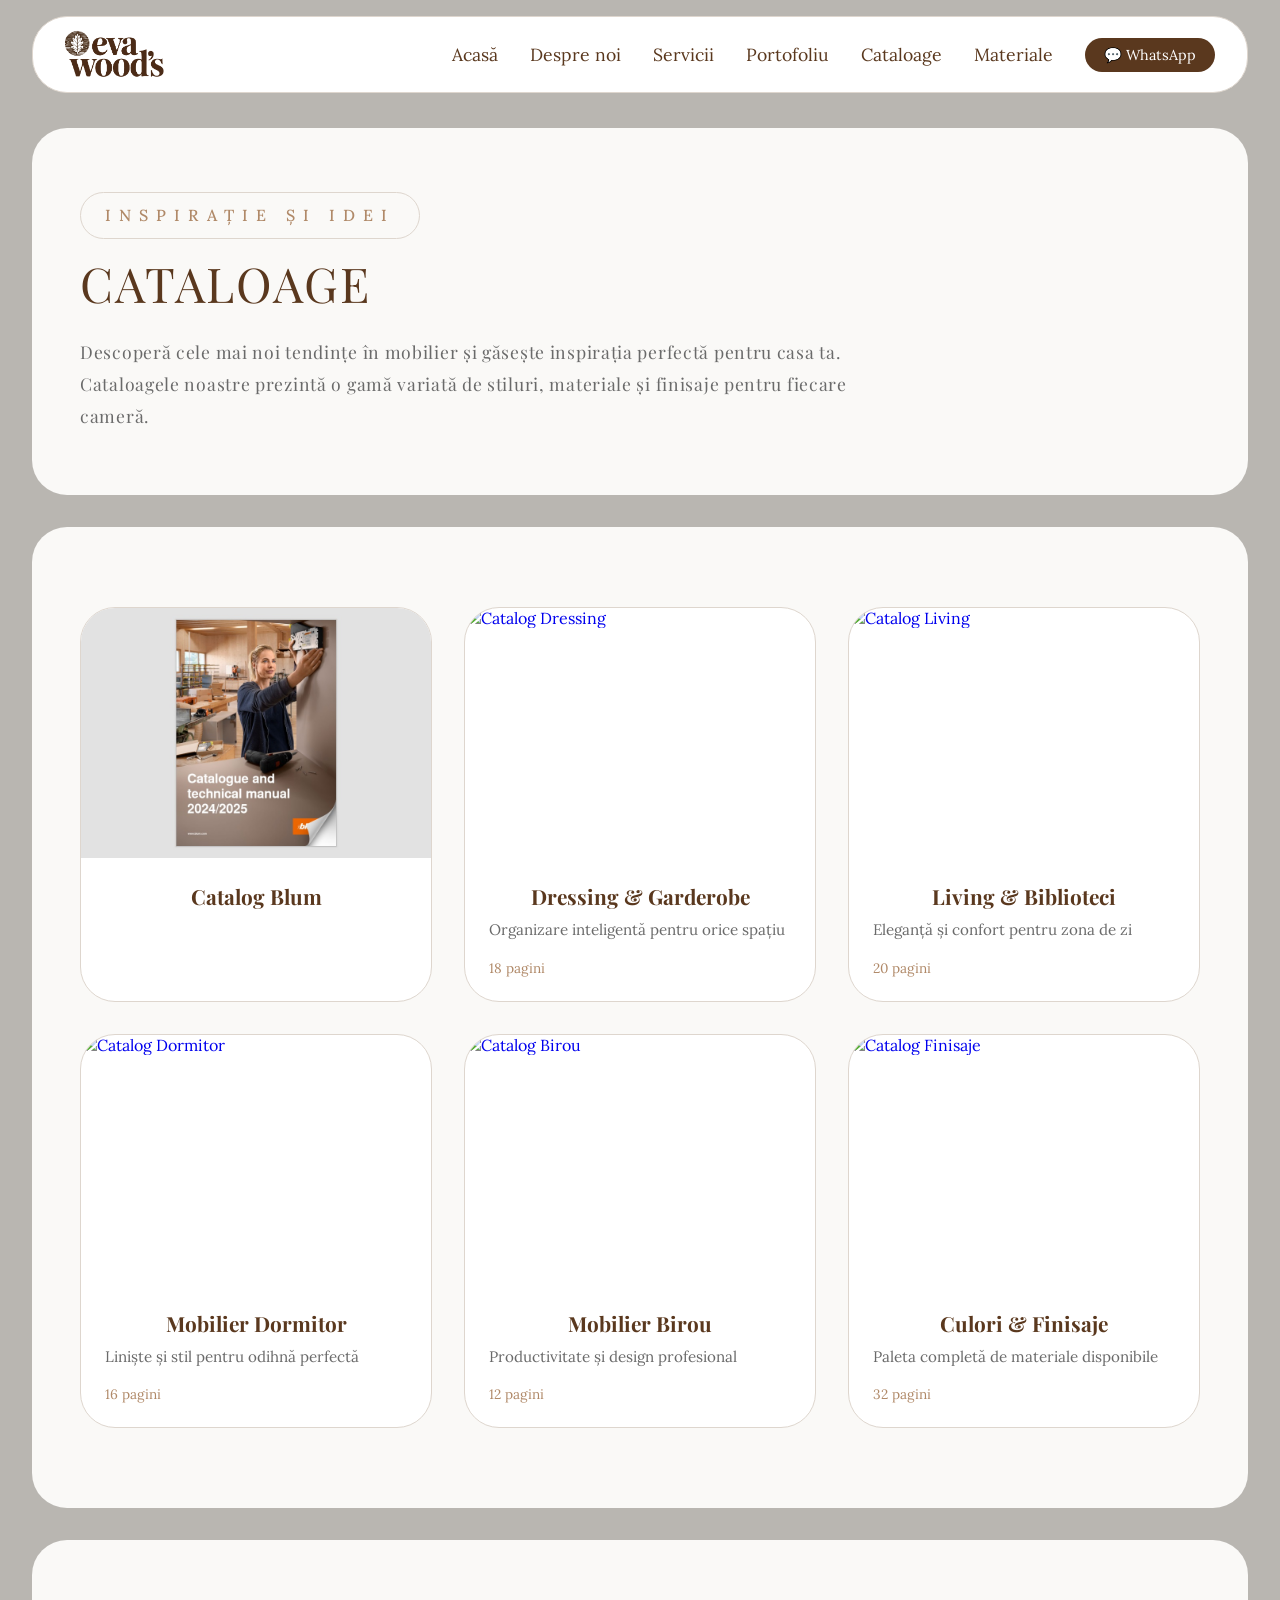
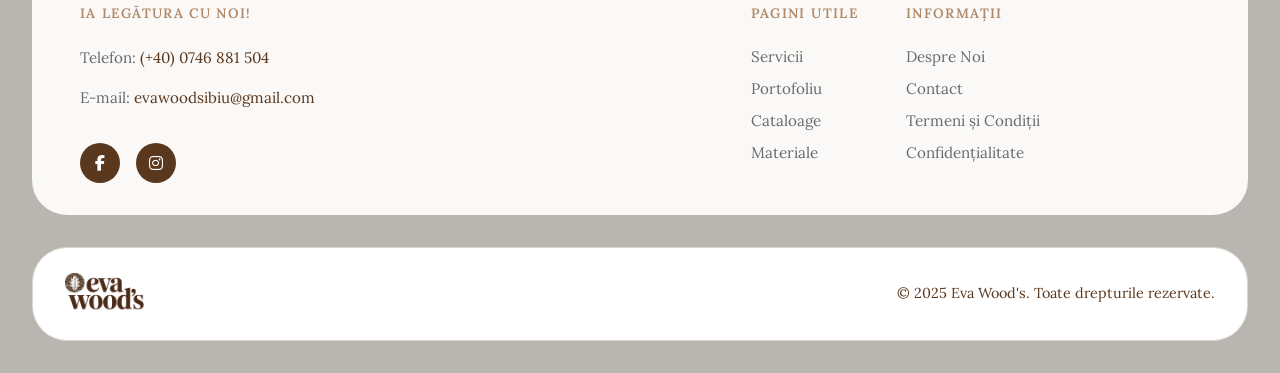
==== cataloage.html @ 506a5daf "Update of the general page -Re-work done" ====
<!DOCTYPE html>
<html lang="ro">
<head>
  <meta charset="UTF-8" />
  <meta name="viewport" content="width=device-width, initial-scale=1.0" />
  
  <!-- SEO Basic -->
  <title>Cataloage Mobilă - Eva Wood's | Descarcă PDF Gratuit</title>
  <meta name="description" content="Descarcă gratuit cataloagele Eva Wood's cu modele de bucătării, dressing-uri, mobilier living și birou. Inspirație pentru mobilă la comandă din PAL și MDF în Sibiu." />
  <meta name="keywords" content="cataloage mobilă, modele bucătării, design mobilier, cataloage PDF, Eva Wood's Sibiu, inspirație mobilier" />
  <meta name="author" content="Eva Wood's" />
  <meta name="robots" content="index, follow" />
  
  <!-- Open Graph -->
  <meta property="og:type" content="website" />
  <meta property="og:title" content="Cataloage Mobilă - Eva Wood's" />
  <meta property="og:description" content="Descarcă gratuit cataloagele cu modele de mobilier la comandă. Bucătării, dressing-uri, living și finisaje disponibile." />
  <meta property="og:image" content="https://evawoods.ro/assets/og-image.jpg" />
  <meta property="og:url" content="https://evawoods.ro/cataloage.html" />
  <meta property="og:site_name" content="Eva Wood's" />
  <meta property="og:locale" content="ro_RO" />
  
  <!-- Twitter Card -->
  <meta name="twitter:card" content="summary_large_image" />
  <meta name="twitter:title" content="Cataloage Mobilă - Eva Wood's" />
  <meta name="twitter:description" content="Descarcă gratuit cataloagele cu modele de mobilier la comandă." />
  <meta name="twitter:image" content="https://evawoods.ro/assets/og-image.jpg" />
  
  <!-- Favicon -->
  <link rel="icon" type="image/png" sizes="32x32" href="assets/favicon-32x32.png" />
  <link rel="icon" type="image/png" sizes="16x16" href="assets/favicon-16x16.png" />
  <link rel="apple-touch-icon" sizes="180x180" href="assets/apple-touch-icon.png" />
  
  <!-- Canonical URL -->
  <link rel="canonical" href="https://evawoods.ro/cataloage.html" />
  
  <!-- Fonts -->
  <link href="https://fonts.googleapis.com/css2?family=Playfair+Display:ital,wght@0,400;0,700;1,400&family=Lora:wght@400;500&display=swap" rel="stylesheet" />
  <link rel="stylesheet" href="https://cdnjs.cloudflare.com/ajax/libs/font-awesome/6.5.1/css/all.min.css" />
  
  <!-- CSS -->
  <link rel="stylesheet" href="style.css" />
  
  <!-- Structured Data -->
  <script type="application/ld+json">
  {
    "@context": "https://schema.org",
    "@type": "WebPage",
    "name": "Cataloage Mobilă",
    "description": "Cataloage gratuite cu modele de mobilier la comandă - bucătării, dressing-uri, living, birou.",
    "url": "https://evawoods.ro/cataloage.html",
    "publisher": {
      "@type": "LocalBusiness",
      "name": "Eva Wood's",
      "telephone": "+40746881504",
      "address": {
        "@type": "PostalAddress",
        "addressLocality": "Sibiu",
        "addressCountry": "RO"
      }
    }
  }
  </script>
</head>
<body>

  <!-- ═══ HEADER / MENIU ═══ -->
  <header class="header">
    <div class="header-container">
      <a href="index.html" class="logo">
        <img src="assets/logo.png" alt="Eva Wood's" class="logo-img" />
      </a>

      <nav class="nav" id="nav">
        <a href="index.html#acasa" class="nav-link">Acasă</a>
        <a href="index.html#despre" class="nav-link">Despre noi</a>
        <a href="index.html#servicii" class="nav-link">Servicii</a>
        <a href="index.html#portofoliu" class="nav-link">Portofoliu</a>
        <a href="cataloage.html" class="nav-link">Cataloage</a>
        <a href="materiale.html" class="nav-link">Materiale</a>
        <!-- <a href="contact.html" class="nav-link">Contact</a> -->
        <a href="https://wa.me/40746881504" class="btn-whatsapp" target="_blank">
          💬 WhatsApp
        </a>
      </nav>

      <button class="hamburger" id="hamburger" aria-label="Meniu">
        <span></span>
        <span></span>
        <span></span>
      </button>
    </div>
  </header>

  <!-- ═══ HERO CATALOAGE ═══ -->
  <section class="section page-hero">
    <div class="page-hero-content">
      <p class="section-label">Inspirație și Idei</p>
      <h1 class="section-title">CATALOAGE</h1>
      <p class="page-hero-text">
        Descoperă cele mai noi tendințe în mobilier și găsește inspirația perfectă pentru casa ta. Cataloagele noastre prezintă o gamă variată de stiluri, materiale și finisaje pentru fiecare cameră.
      </p>
    </div>
  </section>

  <!-- ═══ CATALOAGE GRID ═══ -->
  <section class="section cataloage-section">
    <div class="cataloage-grid">
      
      <!-- Catalog 1 -->
      <a href="https://drive.google.com/file/d/1sXL5Tru96111BbRT1vIgVrMSQXJtfkKz/view?usp=drive_link" target="_blank" class="catalog-card">
        <div class="catalog-image">
          <img src="assets/fbThumb.jpg" alt="Catalog feronerie Blum" />
          <div class="catalog-overlay">
            <i class="fas fa-download"></i>
            <span>Vizualizeaza PDF</span>
          </div>
        </div>
        <div class="catalog-info">
          <h3 class="catalog-title">Catalog Blum</h3>
          <!-- <p class="catalog-description">Design contemporan, funcționalitate maximă</p> -->
          <!-- <span class="catalog-pages">24 pagini</span> -->
        </div>
      </a>

      <!-- Catalog 2 -->
      <a href="assets/catalog-dressing.pdf" target="_blank" class="catalog-card">
        <div class="catalog-image">
          <img src="assets/catalog-dressing-thumb.jpg" alt="Catalog Dressing" />
          <div class="catalog-overlay">
            <i class="fas fa-download"></i>
            <span>Descarcă PDF</span>
          </div>
        </div>
        <div class="catalog-info">
          <h3 class="catalog-title">Dressing & Garderobe</h3>
          <p class="catalog-description">Organizare inteligentă pentru orice spațiu</p>
          <span class="catalog-pages">18 pagini</span>
        </div>
      </a>

      <!-- Catalog 3 -->
      <a href="assets/catalog-living.pdf" target="_blank" class="catalog-card">
        <div class="catalog-image">
          <img src="assets/catalog-living-thumb.jpg" alt="Catalog Living" />
          <div class="catalog-overlay">
            <i class="fas fa-download"></i>
            <span>Descarcă PDF</span>
          </div>
        </div>
        <div class="catalog-info">
          <h3 class="catalog-title">Living & Biblioteci</h3>
          <p class="catalog-description">Eleganță și confort pentru zona de zi</p>
          <span class="catalog-pages">20 pagini</span>
        </div>
      </a>

      <!-- Catalog 4 -->
      <a href="assets/catalog-dormitor.pdf" target="_blank" class="catalog-card">
        <div class="catalog-image">
          <img src="assets/catalog-dormitor-thumb.jpg" alt="Catalog Dormitor" />
          <div class="catalog-overlay">
            <i class="fas fa-download"></i>
            <span>Descarcă PDF</span>
          </div>
        </div>
        <div class="catalog-info">
          <h3 class="catalog-title">Mobilier Dormitor</h3>
          <p class="catalog-description">Liniște și stil pentru odihnă perfectă</p>
          <span class="catalog-pages">16 pagini</span>
        </div>
      </a>

      <!-- Catalog 5 -->
      <a href="assets/catalog-birou.pdf" target="_blank" class="catalog-card">
        <div class="catalog-image">
          <img src="assets/catalog-birou-thumb.jpg" alt="Catalog Birou" />
          <div class="catalog-overlay">
            <i class="fas fa-download"></i>
            <span>Descarcă PDF</span>
          </div>
        </div>
        <div class="catalog-info">
          <h3 class="catalog-title">Mobilier Birou</h3>
          <p class="catalog-description">Productivitate și design profesional</p>
          <span class="catalog-pages">12 pagini</span>
        </div>
      </a>

      <!-- Catalog 6 -->
      <a href="assets/catalog-finisaje.pdf" target="_blank" class="catalog-card">
        <div class="catalog-image">
          <img src="assets/catalog-finisaje-thumb.jpg" alt="Catalog Finisaje" />
          <div class="catalog-overlay">
            <i class="fas fa-download"></i>
            <span>Descarcă PDF</span>
          </div>
        </div>
        <div class="catalog-info">
          <h3 class="catalog-title">Culori & Finisaje</h3>
          <p class="catalog-description">Paleta completă de materiale disponibile</p>
          <span class="catalog-pages">32 pagini</span>
        </div>
      </a>

    </div>
  </section>

  <!-- ═══ FOOTER EXTENDED ═══ -->
    <footer class="footer-extended">
    <div class="footer-container">
        
        <div class="footer-column">
        <h4 class="footer-title">IA LEGĂTURA CU NOI!</h4>
        <p class="footer-text">Telefon: <a href="tel:+40746881504">(+40) 0746 881 504</a></p>
        <p class="footer-text">E-mail: <a href="mailto:evawoodsibiu@gmail.com">evawoodsibiu@gmail.com</a></p>
        <div class="footer-social">
            <a href="https://www.facebook.com/evawoods" target="_blank" aria-label="Facebook">
            <i class="fab fa-facebook-f"></i>
            </a>
            <a href="https://www.instagram.com/evawoods.online?igsh=MXVwNzNwbXVoMW81cg%3D%3D&utm_source=qr" target="_blank" aria-label="Instagram">
            <i class="fab fa-instagram"></i>
            </a>
        </div>
        </div>

        <!--<div class="footer-column">
        <h4 class="footer-title">PORTOFOLIU</h4>
        <ul class="footer-links">
            <li><a href="#portofoliu">Bucătărie</a></li>
            <li><a href="#portofoliu">Living Room</a></li>
            <li><a href="#portofoliu">Dressing</a></li>
            <li><a href="#portofoliu">Proiecte Complete</a></li>
        </ul>
        </div>-->

        <div class="footer-column">
        <h4 class="footer-title">PAGINI UTILE</h4>
        <ul class="footer-links">
            <li><a href="#servicii">Servicii</a></li>
            <li><a href="#portofoliu">Portofoliu</a></li>
            <li><a href="cataloage.html">Cataloage</a></li>
            <li><a href="materiale.html">Materiale</a></li>
        </ul>
        </div>

        <div class="footer-column">
        <h4 class="footer-title">INFORMAȚII</h4>
        <ul class="footer-links">
            <li><a href="#despre">Despre Noi</a></li>
            <li><a href="contact.html">Contact</a></li>
            <li><a href="termeni.html">Termeni și Condiții</a></li>
            <li><a href="confidentialitate.html">Confidențialitate</a></li>
        </ul>
        </div>

    </div>
    </footer>

    <!-- ═══ FOOTER BOTTOM ═══ -->
    <footer class="footer-bottom-bar">
    <div class="footer-bottom-container">
        <a href="index.html" class="footer-logo">
        <img src="assets/logo.png" alt="Eva Wood's" />
        </a>
        <p class="footer-copyright">&copy; 2025 Eva Wood's. Toate drepturile rezervate.</p>
    </div>
    </footer>

  <script src="script.js"></script>
</body>
</html>
---- style.css ----
/* ═══════════════════════════════════════════════════════════════
   DESIGN TOKENS
   ═══════════════════════════════════════════════════════════════ */
:root {
  --bg-main:        #b9b6b1;
  --bg-section:     #FAF9F7;
  --white:          #FFFFFF;

  --text-primary:   #2B2B2B;
  --text-secondary: #6A6A6A;
  --text-heading:   #5A381E;

  --accent:         #B08968;
  --accent-hover:   #4A2F19;
  --accent-muted:   #7A8A74;

  --border:         #DED6CE;
  --shadow:         rgba(90, 56, 30, 0.12);

  --btn-primary-bg:   #5A381E;
  --btn-primary-text: #FFFFFF;
  --btn-primary-hover:#4A2F19;

  --radius:  35px;
  --radius-sm: 12px;
}

/* ═══════════════════════════════════════════════════════════════
   BASE & RESET
   ═══════════════════════════════════════════════════════════════ */
*, *::before, *::after {
  margin: 0;
  padding: 0;
  box-sizing: border-box;
}

html {
  scroll-behavior: smooth;
  scroll-padding-top: 100px;
}

body {
  font-family: 'Lora', serif;
  background-color: var(--bg-main);
  color: var(--text-primary);
  padding-top: 6rem;
}

/* ═══════════════════════════════════════════════════════════════
   TYPOGRAPHY
   ═══════════════════════════════════════════════════════════════ */
h1, h2 {
  font-family: 'Playfair Display', serif;
  color: var(--text-heading);
  line-height: 1.2;
}

h1 { font-size: 2rem; }

p {
  font-size: 1.1rem;
  line-height: 1.8;
  color: var(--text-secondary);
}

.section-label {
  font-family: 'Lora', serif;
  font-size: 1rem;
  letter-spacing: 0.5em;
  text-transform: uppercase;
  color: var(--accent);
  font-weight: 500;
  margin-bottom: 1rem;

  /* Chenar */
  border: 1.5px solid #DED6CE;
  padding: 0.5rem 1.5rem;
  border-radius: 50px;
  display: inline-block;
  background-color: transparent;
  transition: all 0.3s ease;
}

.section-label:hover {
  border-color: #B08968;
  background-color: rgba(176, 137, 104, 0.05);
}

.section-title {
  font-family: 'Playfair Display', serif;
  font-size: clamp(2rem, 4vw, 3rem);
  font-weight: 400;
  color: var(--text-heading);
  line-height: 1.2;
  margin-bottom: 0.5rem;
  letter-spacing: 0.04em;
}

/* ═══════════════════════════════════════════════════════════════
   SECTIONS
   ═══════════════════════════════════════════════════════════════ */
.section {
  background-color: var(--bg-section);
  border-radius: var(--radius);
  margin: 2rem;
  padding: 5rem 3rem;
}

/* ═══════════════════════════════════════════════════════════════
   BUTTONS
   ═══════════════════════════════════════════════════════════════ */
.btn-primary {
  display: inline-block;
  background-color: var(--btn-primary-bg);
  color: var(--btn-primary-text);
  padding: 0.85rem 2rem;
  border-radius: var(--radius);
  font-family: 'Lora', serif;
  font-size: 0.95rem;
  text-decoration: none;
  transition: background-color 0.3s ease, transform 0.3s ease;
}

.btn-primary:hover {
  background-color: var(--btn-primary-hover);
  transform: translateY(-3px);
}

.btn-secondary {
  display: inline-block;
  background-color: transparent;
  color: var(--btn-primary-bg);
  padding: 0.85rem 2rem;
  border-radius: var(--radius);
  border: 1px solid var(--btn-primary-bg);
  font-family: 'Lora', serif;
  font-size: 0.95rem;
  text-decoration: none;
  transition: background-color 0.3s ease, transform 0.3s ease;
}

.btn-secondary:hover {
  background-color: var(--bg-section);
  transform: translateY(-3px);
}

.btn-secondary-alt {
  display: inline-block;
  background-color: transparent;
  color: var(--white);
  padding: 0.85rem 2rem;
  border-radius: var(--radius);
  border: 1.5px solid var(--white);
  font-family: 'Lora', serif;
  font-size: 0.95rem;
  text-decoration: none;
  transition: background-color 0.3s ease, color 0.3s ease, transform 0.3s ease;
}

.btn-secondary-alt:hover {
  background-color: var(--white);
  color: var(--btn-primary-bg);
  transform: translateY(-3px);
}

/* ═══════════════════════════════════════════════════════════════
   HEADER
   ═══════════════════════════════════════════════════════════════ */
.header {
  position: fixed;
  top: 1rem;
  left: 2rem;
  right: 2rem;
  z-index: 1000;
  background-color: var(--white);
  backdrop-filter: blur(8px);
  border-radius: var(--radius);
  border: 1px solid var(--border);
  transition: box-shadow 0.3s ease;
}

.header.scrolled {
  box-shadow: 0 4px 25px var(--shadow);
}

.header-container {
  padding: 0 2rem;
  height: 75px;
  display: flex;
  align-items: center;
  justify-content: space-between;
}

.logo { text-decoration: none; }

.logo-img {
  height: 50px;
  width: auto;
  display: block;
}

/* Navigation */
.nav {
  display: flex;
  align-items: center;
  white-space: nowrap;
  gap: 2rem;
}

.nav-link {
  font-family: 'Lora', serif;
  font-size: 1.1rem;
  color: var(--text-heading);
  text-decoration: none;
  position: relative;
  padding: 0.5rem 0;
  transition: color 0.3s ease;
}

.nav-link::after {
  content: '';
  position: absolute;
  bottom: -4px;
  left: 0;
  width: 0%;
  height: 1.5px;
  background-color: var(--accent);
  transition: width 0.3s ease;
}

.nav-link:hover {
  color: var(--accent);
}

.nav-link:hover::after {
  width: 100%;
}

.btn-whatsapp {
  background-color: var(--btn-primary-bg);
  color: var(--btn-primary-text) !important;
  padding: 0.5rem 1.2rem;
  border-radius: var(--radius);
  font-family: 'Lora', serif;
  font-size: 0.9rem;
  text-decoration: none;
  white-space: nowrap;
  text-align: center;
  transition: background-color 0.3s ease, transform 0.3s ease;
}

.btn-whatsapp:hover {
  background-color: var(--accent);
  transform: translateY(-2px);
}

/* Hamburger */
.hamburger {
  display: none;
  flex-direction: column;
  gap: 5px;
  background: none;
  border: none;
  cursor: pointer;
  padding: 4px;
}

.hamburger span {
  display: block;
  width: 25px;
  height: 2px;
  background-color: var(--text-heading);
  border-radius: 2px;
  transition: all 0.3s ease;
}

/* ═══════════════════════════════════════════════════════════════
   HERO
   ═══════════════════════════════════════════════════════════════ */
.hero {
  position: relative;
  height: calc(100vh - 8rem);
  border-radius: var(--radius);
  overflow: hidden;
  margin: 1rem 2rem 2rem;
  display: flex;
  align-items: center;
  justify-content: center;
  background-color: #2B2B2B;
}

.hero-video {
  position: absolute;
  inset: 0;
  width: 100%;
  height: 100%;
  object-fit: cover;
  z-index: 0;
}

.hero-overlay {
  position: absolute;
  inset: 0;
  background: linear-gradient(to bottom, rgba(20, 12, 6, 0.3), rgba(20, 12, 6, 0.62));
  z-index: 1;
}

.hero-content {
  position: relative;
  z-index: 2;
  text-align: center;
  color: var(--white);
  padding: 2rem;
  max-width: 700px;
}

.hero-tagline {
  font-family: 'Lora', serif;
  font-size: 0.9rem;
  letter-spacing: 0.2em;
  text-transform: uppercase;
  color: var(--accent);
  margin-bottom: 1.2rem;
  opacity: 0;
  animation: fadeUp 0.8s ease forwards 0.2s;
}

.hero-title {
  font-family: 'Playfair Display', serif;
  font-size: clamp(2.5rem, 6vw, 4.5rem);
  font-weight: 700;
  line-height: 1.2;
  margin-bottom: 2.5rem;
  color: var(--bg-main);
  opacity: 0;
  animation: fadeUp 0.8s ease forwards 0.5s;
}

.hero-title em {
  font-style: italic;
  color: var(--accent);
}

.hero-buttons {
  display: flex;
  gap: 1rem;
  justify-content: center;
  flex-wrap: wrap;
  opacity: 0;
  animation: fadeUp 0.8s ease forwards 0.8s;
}

/* Override btn colors inside hero for contrast */
.hero-buttons .btn-secondary {
  color: var(--white);
  border-color: var(--white);
}

.hero-buttons .btn-secondary:hover {
  background-color: rgba(255, 255, 255, 0.12);
}

/* ═══════════════════════════════════════════════════════════════
   PAGE HERO
   ═══════════════════════════════════════════════════════════════ */
.page-hero {
  text-align: left;
  padding: 4rem 3rem;
}

.page-hero-content {
  max-width: 800px;
  /* margin: 0 auto; */
  margin-left: 0;
}

.page-hero-text {
  font-size: 1.1rem;
  line-height: 1.8;
  color: var(--text-secondary);
  margin-top: 1.5rem;
  font-weight: 200;
  font-family: 'Playfair Display', serif;
  letter-spacing: 0.04em;
}

/* ═══════════════════════════════════════════════════════════════
   SCROLL TO BOTTOM BUTTON
   ═══════════════════════════════════════════════════════════════ */
.scroll-to-bottom-btn {
  position: fixed;
  bottom: 2rem;
  right: 2rem;
  width: 55px;
  height: 55px;
  border-radius: 50%;
  background-color: var(--btn-primary-bg);
  border: none;
  color: var(--white);
  font-size: 1.3rem;
  cursor: pointer;
  box-shadow: 0 4px 15px var(--shadow);
  z-index: 999;
  display: flex;
  align-items: center;
  justify-content: center;
  opacity: 0;
  visibility: hidden;
  transform: translateY(20px);
  transition: opacity 0.3s ease, visibility 0.3s ease, transform 0.3s ease, background-color 0.3s ease;
}

.scroll-to-bottom-btn.visible {
  opacity: 1;
  visibility: visible;
  transform: translateY(0);
}

.scroll-to-bottom-btn:hover {
  background-color: var(--accent);
  transform: translateY(-3px) scale(1.1);
}

.scroll-to-bottom-btn i {
  transition: transform 0.3s ease;
}

.scroll-to-bottom-btn:hover i {
  transform: translateY(3px);
}

/* ═══════════════════════════════════════════════════════════════
   CATALOAGE
   ═══════════════════════════════════════════════════════════════ */
.cataloage-grid {
  display: grid;
  grid-template-columns: repeat(3, 1fr);
  gap: 2rem;
}

.catalog-card {
  background-color: var(--white);
  border: 1px solid var(--border);
  border-radius: var(--radius);
  overflow: hidden;
  text-decoration: none;
  display: flex;
  flex-direction: column;
  transition: transform 0.3s ease, box-shadow 0.3s ease, border-color 0.3s ease;
}

.catalog-card:hover {
  transform: translateY(-8px);
  box-shadow: 0 12px 35px var(--shadow);
  border-color: var(--accent);
}

.catalog-image {
  position: relative;
  width: 100%;
  height: 250px;
  overflow: hidden;
}

.catalog-image img {
  width: 100%;
  height: 100%;
  object-fit: cover;
  transition: transform 0.4s ease;
}

.catalog-card:hover .catalog-image img {
  transform: scale(1.1);
}

.catalog-overlay {
  position: absolute;
  inset: 0;
  background: linear-gradient(to bottom, rgba(90, 56, 30, 0.7), rgba(90, 56, 30, 0.9));
  display: flex;
  flex-direction: column;
  align-items: center;
  justify-content: center;
  gap: 0.5rem;
  color: var(--white);
  opacity: 0;
  transition: opacity 0.3s ease;
}

.catalog-card:hover .catalog-overlay {
  opacity: 1;
}

.catalog-overlay i   { font-size: 2.5rem; }
.catalog-overlay span {
  font-family: 'Lora', serif;
  font-size: 1rem;
  font-weight: 500;
}

.catalog-info {
  padding: 1.5rem;
  display: flex;
  flex-direction: column;
  gap: 0.5rem;
}

.catalog-title {
  font-family: 'Playfair Display', serif;
  font-size: 1.3rem;
  font-weight: 700;
  color: var(--text-heading);
  text-align: center;
}

.catalog-description {
  font-family: 'Lora', serif;
  font-size: 0.95rem;
  color: var(--text-secondary);
  line-height: 1.6;
}

.catalog-pages {
  font-family: 'Lora', serif;
  font-size: 0.85rem;
  color: var(--accent);
  margin-top: 0.5rem;
}

/* ═══════════════════════════════════════════════════════════════
   DESPRE NOI
   ═══════════════════════════════════════════════════════════════ */
.despre-content-center {
  display: flex;
  flex-direction: column;
  gap: 1.2rem;
}

.despre-text {
  font-family: 'Lora', serif;
  font-size: 1rem;
  line-height: 1.8;
  color: var(--text-secondary);
}

.despre-text strong {
  color: var(--text-heading);
  font-weight: 500;
}

.despre-social {
  display: flex;
  gap: 1rem;
  margin-top: 2rem;
}

.social-link {
  width: 50px;
  height: 50px;
  border-radius: 50%;
  background-color: var(--btn-primary-bg);
  display: flex;
  align-items: center;
  justify-content: center;
  color: var(--white);
  font-size: 1.2rem;
  text-decoration: none;
  transition: background-color 0.3s ease, transform 0.3s ease, box-shadow 0.3s ease;
}

.social-link:hover {
  background-color: var(--accent);
  transform: translateY(-3px);
  box-shadow: 0 5px 15px var(--shadow);
}

/* ═══════════════════════════════════════════════════════════════
   SERVICII
   ═══════════════════════════════════════════════════════════════ */
.servicii-header {
  text-align: left;
  margin-bottom: 2.5rem;
}

.servicii-carousel-wrapper { position: relative; }

.servicii-grid {
  display: grid;
  grid-template-columns: repeat(3, 1fr);
  gap: 1.5rem;
}

.serviciu-card {
  background-color: var(--white);
  border: 1px solid var(--border);
  border-radius: var(--radius);
  padding: 2rem 1.5rem;
  display: flex;
  flex-direction: column;
  transition: transform 0.3s ease, box-shadow 0.3s ease, border-color 0.3s ease;
}

.serviciu-card:hover {
  transform: translateY(-8px);
  box-shadow: 0 10px 30px var(--shadow);
  border-color: var(--accent);
}

.serviciu-header-row {
  display: flex;
  align-items: center;
  gap: 1rem;
  margin-bottom: 0.8rem;
}

.serviciu-icon { flex-shrink: 0; }

.serviciu-icon i {
  font-size: 40px;
  color: var(--accent);
  transition: transform 0.4s ease, color 0.4s ease;
}

.serviciu-card:hover .serviciu-icon i {
  transform: scale(1.15) rotate(5deg);
  color: var(--text-heading);
}

.serviciu-title {
  font-family: 'Playfair Display', serif;
  font-size: 1rem;
  font-weight: 700;
  color: var(--text-heading);
  text-transform: uppercase;
  letter-spacing: 0.05em;
  margin: 0 0 0.5rem;
}

.separator-line {
  width: 50px;
  height: 3px;
  background-color: var(--accent);
  margin: 0;
  transition: width 0.4s ease;
}

.serviciu-card:hover .separator-line { width: 80px; }

.serviciu-description {
  font-family: 'Lora', serif;
  font-size: 0.9rem;
  line-height: 1.7;
  color: var(--text-secondary);
  margin: 0;
}

/* Dots — hidden on desktop */
.servicii-dots {
  display: none;
  justify-content: center;
  gap: 0.5rem;
  margin-top: 2rem;
}

.servicii-dot {
  width: 10px;
  height: 10px;
  border-radius: 50%;
  background-color: var(--border);
  cursor: pointer;
  transition: width 0.3s ease, background-color 0.3s ease, border-radius 0.3s ease;
}

.servicii-dot.active {
  background-color: var(--accent);
  width: 24px;
  border-radius: 5px;
}

/* ═══════════════════════════════════════════════════════════════
   PORTOFOLIU
   ═══════════════════════════════════════════════════════════════ */
.portofoliu-header {
  text-align: left;
  margin-bottom: 3rem;
}

.portofoliu-carousel-container {
  position: relative;
  display: flex;
  align-items: center;
  justify-content: center;
  gap: 0.5rem;
  max-width: 2000px;
  margin: 0 auto;
}

.carousel-wrapper {
  position: relative;
  overflow: hidden;
  width: 2064px;
  max-width: 100%;
}

.carousel-track {
  display: flex;
  gap: 3.5rem;
  transition: transform 0.5s ease;
}

.carousel-item {
  position: relative;
  overflow: hidden;
  border-radius: var(--radius);
  cursor: pointer;
  width: 350px;
  height: 400px;
  flex-shrink: 0;
}

.carousel-item img {
  width: 100%;
  height: 100%;
  object-fit: cover;
  transition: transform 0.4s ease;
}

.carousel-item:hover img { transform: scale(1.08); }

.carousel-caption {
  position: absolute;
  bottom: 0;
  left: 0;
  right: 0;
  background: linear-gradient(to top, rgba(43, 43, 43, 0.95), transparent);
  color: var(--white);
  padding: 2rem 1rem 1rem;
  text-align: center;
  transform: translateY(100%);
  transition: transform 0.4s ease;
}

.carousel-item:hover .carousel-caption { transform: translateY(0); }

.carousel-caption h3 {
  font-family: 'Playfair Display', serif;
  font-size: 1.1rem;
  font-weight: 700;
  margin-bottom: 0.3rem;
}

.carousel-caption p {
  font-family: 'Lora', serif;
  font-size: 0.85rem;
  color: var(--accent);
}

.carousel-btn {
  background-color: var(--btn-primary-bg);
  border: none;
  width: 55px;
  height: 55px;
  border-radius: 50%;
  cursor: pointer;
  display: flex;
  align-items: center;
  justify-content: center;
  flex-shrink: 0;
  box-shadow: 0 4px 15px var(--shadow);
  transition: background-color 0.3s ease, transform 0.3s ease;
}

.carousel-btn:hover {
  background-color: var(--accent);
  transform: scale(1.1);
}

.carousel-btn i {
  font-size: 1.3rem;
  color: var(--white);
}

/* Modal */
.project-modal {
  display: none;
  position: fixed;
  inset: 0;
  z-index: 9999;
  background-color: rgba(0, 0, 0, 0.95);
  align-items: center;
  justify-content: center;
}

.project-modal.active { display: flex; }

.modal-close {
  position: absolute;
  top: 2rem;
  right: 2rem;
  font-size: 3rem;
  color: var(--white);
  cursor: pointer;
  z-index: 10001;
  transition: color 0.3s ease;
}

.modal-close:hover { color: var(--accent); }

.modal-content {
  position: relative;
  max-width: 1100px;
  width: 90%;
  padding: 2rem;
}

.modal-header {
  text-align: center;
  color: var(--white);
  margin-bottom: 2rem;
}

.modal-header h3 {
  font-family: 'Playfair Display', serif;
  font-size: 2rem;
  font-weight: 700;
  margin-bottom: 0.5rem;
}

.modal-header p {
  font-family: 'Lora', serif;
  font-size: 1rem;
  color: var(--accent);
}

.modal-gallery-main {
  width: 100%;
  max-height: 60vh;
  display: flex;
  justify-content: center;
  margin-bottom: 1.5rem;
}

#modal-main-img {
  max-width: 100%;
  max-height: 60vh;
  object-fit: contain;
  border-radius: var(--radius-sm);
}

.modal-thumbnails {
  display: flex;
  gap: 1rem;
  justify-content: center;
  flex-wrap: wrap;
}

.modal-thumbnail {
  width: 100px;
  height: 75px;
  border-radius: 8px;
  overflow: hidden;
  cursor: pointer;
  border: 3px solid transparent;
  transition: border-color 0.3s ease;
}

.modal-thumbnail:hover    { border-color: var(--accent); }
.modal-thumbnail.active   { border-color: var(--accent); opacity: 0.85; }

.modal-thumbnail img {
  width: 100%;
  height: 100%;
  object-fit: cover;
}

.modal-nav-btn {
  position: absolute;
  top: 50%;
  transform: translateY(-50%);
  background-color: rgba(255, 255, 255, 0.12);
  border: 2px solid rgba(255, 255, 255, 0.25);
  width: 60px;
  height: 60px;
  border-radius: 50%;
  cursor: pointer;
  display: flex;
  align-items: center;
  justify-content: center;
  backdrop-filter: blur(5px);
  transition: background-color 0.3s ease, border-color 0.3s ease;
}

.modal-nav-btn:hover {
  background-color: rgba(176, 137, 104, 0.8);
  border-color: var(--accent);
}

.modal-nav-btn i { font-size: 1.5rem; color: var(--white); }

.modal-prev-btn { left: 2rem; }
.modal-next-btn { right: 2rem; }

/* ═══════════════════════════════════════════════════════════════
   TESTIMONIALE
   ═══════════════════════════════════════════════════════════════ */
.testimoniale-header {
  text-align: center;
  margin-bottom: 3rem;
}

.testimoniale-grid {
  display: grid;
  grid-template-columns: repeat(3, 1fr);
  gap: 2rem;
}

.testimonial-card {
  background-color: var(--white);
  border: 1px solid var(--border);
  border-radius: var(--radius);
  padding: 2rem;
  display: flex;
  flex-direction: column;
  gap: 1rem;
  transition: transform 0.3s ease, box-shadow 0.3s ease, border-color 0.3s ease;
}

.testimonial-card:hover {
  transform: translateY(-5px);
  box-shadow: 0 10px 30px var(--shadow);
  border-color: var(--accent);
}

.testimonial-header-card {
  display: flex;
  align-items: center;
  gap: 1rem;
}

.testimonial-avatar {
  width: 50px;
  height: 50px;
  border-radius: 50%;
  background-color: var(--accent);
  display: flex;
  align-items: center;
  justify-content: center;
  font-family: 'Playfair Display', serif;
  font-size: 1.2rem;
  font-weight: 700;
  color: var(--white);
  flex-shrink: 0;
}

.testimonial-name {
  font-family: 'Playfair Display', serif;
  font-size: 1.1rem;
  font-weight: 700;
  color: var(--text-heading);
}

.testimonial-stars {
  color: var(--accent);
  font-size: 0.9rem;
}

.testimonial-text {
  font-family: 'Lora', serif;
  font-size: 0.95rem;
  line-height: 1.7;
  color: var(--text-secondary);
  font-style: italic;
}

.testimonial-date {
  font-family: 'Lora', serif;
  font-size: 0.85rem;
  color: var(--accent);
  margin-top: auto;
}

/* ═══════════════════════════════════════════════════════════════
   CONTACT
   ═══════════════════════════════════════════════════════════════ */
.contact-intro {
  text-align: center;
  margin-bottom: 4rem;
}

.contact-intro-title {
  font-family: 'Playfair Display', serif;
  font-size: clamp(1.8rem, 4vw, 2.5rem);
  font-weight: 700;
  color: var(--text-heading);
  margin-bottom: 1rem;
  line-height: 1.3;
}

.contact-intro-text {
  font-family: 'Lora', serif;
  font-size: 1.1rem;
  color: var(--text-secondary);
  max-width: 600px;
  margin: 0 auto;
  line-height: 1.8;
}

.contact-container {
  display: grid;
  grid-template-columns: 1fr 1fr;
  gap: 4rem;
  align-items: start;
}

.contact-form {
  display: flex;
  flex-direction: column;
  gap: 1.5rem;
}

.form-group {
  display: flex;
  flex-direction: column;
  gap: 0.5rem;
}

.form-group label {
  font-family: 'Lora', serif;
  font-size: 0.95rem;
  font-weight: 500;
  color: var(--text-heading);
}

.form-group input,
.form-group textarea {
  font-family: 'Lora', serif;
  font-size: 1rem;
  padding: 0.9rem 1.2rem;
  border: 1px solid var(--border);
  border-radius: var(--radius-sm);
  background-color: var(--white);
  color: var(--text-primary);
  transition: border-color 0.3s ease, box-shadow 0.3s ease;
}

.form-group input:focus,
.form-group textarea:focus {
  outline: none;
  border-color: var(--accent);
  box-shadow: 0 0 0 3px rgba(176, 137, 104, 0.12);
}

.form-group textarea {
  resize: vertical;
  min-height: 120px;
}

.form-submit-btn {
  background-color: var(--btn-primary-bg);
  color: var(--btn-primary-text);
  padding: 1rem 2rem;
  border: none;
  border-radius: var(--radius);
  font-family: 'Lora', serif;
  font-size: 1rem;
  font-weight: 500;
  cursor: pointer;
  transition: background-color 0.3s ease, transform 0.3s ease, box-shadow 0.3s ease;
}

.form-submit-btn:hover {
  background-color: var(--btn-primary-hover);
  transform: translateY(-2px);
  box-shadow: 0 5px 20px var(--shadow);
}

.contact-info-title {
  font-family: 'Playfair Display', serif;
  font-size: 1.5rem;
  font-weight: 700;
  color: var(--text-heading);
  margin-bottom: 1rem;
}

.contact-info-subtitle {
  font-family: 'Lora', serif;
  font-size: 1rem;
  color: var(--text-secondary);
  line-height: 1.7;
  margin-bottom: 2.5rem;
}

.contact-details {
  display: flex;
  flex-direction: column;
  gap: 2rem;
}

.contact-detail-item {
  display: flex;
  gap: 1.2rem;
}

.contact-icon {
  width: 50px;
  height: 50px;
  border-radius: 50%;
  background-color: var(--btn-primary-bg);
  display: flex;
  align-items: center;
  justify-content: center;
  flex-shrink: 0;
}

.contact-icon i { font-size: 1.2rem; color: var(--white); }

.contact-detail-label {
  font-family: 'Lora', serif;
  font-size: 0.85rem;
  font-weight: 500;
  color: var(--accent);
  text-transform: uppercase;
  letter-spacing: 0.05em;
}

.contact-detail-value {
  font-family: 'Playfair Display', serif;
  font-size: 1.2rem;
  font-weight: 600;
  color: var(--text-heading);
  text-decoration: none;
  transition: color 0.3s ease;
}

.contact-detail-value:hover { color: var(--accent); }

/* ═══════════════════════════════════════════════════════════════
   MATERIALE
   ═══════════════════════════════════════════════════════════════ */
.materiale-grid {
  display: grid;
  grid-template-columns: repeat(2, 1fr);
  gap: 2rem;
}

.material-card {
  background-color: var(--white);
  border: 1px solid var(--border);
  border-radius: var(--radius);
  padding: 2.5rem;
  display: flex;
  gap: 2rem;
  transition: transform 0.3s ease, box-shadow 0.3s ease, border-color 0.3s ease;
}

.material-card:hover {
  transform: translateY(-5px);
  box-shadow: 0 12px 35px var(--shadow);
  border-color: var(--accent);
}

.material-icon {
  width: 80px;
  height: 80px;
  border-radius: 50%;
  background: linear-gradient(135deg, var(--btn-primary-bg), var(--accent));
  display: flex;
  align-items: center;
  justify-content: center;
  flex-shrink: 0;
}

.material-icon i { font-size: 2.5rem; color: var(--white); }

.material-content {
  flex: 1;
  display: flex;
  flex-direction: column;
  gap: 1rem;
}

.material-title {
  font-family: 'Playfair Display', serif;
  font-size: 1.5rem;
  font-weight: 700;
  color: var(--text-heading);
}

.material-description {
  font-family: 'Lora', serif;
  font-size: 0.95rem;
  line-height: 1.7;
  color: var(--text-secondary);
}

.material-features {
  list-style: none;
  display: grid;
  grid-template-columns: repeat(2, 1fr);
  gap: 0.75rem;
  margin-top: 0.5rem;
}

.material-features li {
  font-family: 'Lora', serif;
  font-size: 0.9rem;
  color: var(--text-secondary);
  display: flex;
  align-items: center;
  gap: 0.5rem;
}

.material-features i { color: var(--accent); font-size: 0.85rem; }

/* ═══════════════════════════════════════════════════════════════
   CTA SECTION
   ═══════════════════════════════════════════════════════════════ */
.cta-section {
  background: linear-gradient(135deg, var(--btn-primary-bg), var(--accent));
  text-align: center;
  padding: 2rem 3rem;
}

.cta-content {
  max-width: 700px;
  margin: 0 auto;
}

.cta-title {
  font-family: 'Playfair Display', serif;
  font-size: clamp(2rem, 4vw, 2.8rem);
  font-weight: 700;
  color: var(--white);
  margin-bottom: 1rem;
}

.cta-text {
  font-family: 'Lora', serif;
  font-size: 1.1rem;
  color: var(--white);
  line-height: 1.8;
  margin-bottom: 2rem;
  opacity: 0.95;
}

.cta-buttons {
  display: flex;
  gap: 1rem;
  justify-content: center;
  flex-wrap: wrap;
}

/* ═══════════════════════════════════════════════════════════════
   LEGAL PAGES
   ═══════════════════════════════════════════════════════════════ */
.legal-content { padding: 3rem; }

.legal-text {
  max-width: 900px;
  margin: 0;
  text-align: left;
}

.legal-text h2 {
  font-family: 'Playfair Display', serif;
  font-size: 1.6rem;
  font-weight: 700;
  color: var(--text-heading);
  margin-top: 2.5rem;
  margin-bottom: 1rem;
}

.legal-text p {
  font-family: 'Lora', serif;
  font-size: 1rem;
  line-height: 1.8;
  color: var(--text-secondary);
  margin-bottom: 1.5rem;
}

.legal-text a { color: var(--accent); text-decoration: none; transition: color 0.3s ease; }
.legal-text a:hover { color: var(--text-heading); }

/* ═══════════════════════════════════════════════════════════════
   CONTACT PAGE
   ═══════════════════════════════════════════════════════════════ */
.contact-page-section { padding: 4rem 3rem; }

.contact-form-title {
  font-family: 'Playfair Display', serif;
  font-size: 1.8rem;
  font-weight: 700;
  color: var(--text-heading);
  margin-bottom: 2rem;
}

/* ═══════════════════════════════════════════════════════════════
   FOOTER
   ═══════════════════════════════════════════════════════════════ */
.footer-extended {
  background-color: var(--bg-section);
  border-radius: var(--radius);
  margin: 2rem;
  padding: 4rem 3rem 2rem;
}

.footer-container {
  display: flex;
  justify-content: space-between;
  gap: 3rem;
  margin-right: 10rem;
}

.footer-column:first-child { margin-right: auto; }

.footer-column {
  display: flex;
  flex-direction: column;
  gap: 1rem;
  text-align: left;
}

.footer-title {
  font-family: 'Lora', serif;
  font-size: 0.85rem;
  font-weight: 600;
  color: var(--accent);
  text-transform: uppercase;
  letter-spacing: 0.1em;
  margin-bottom: 0.5rem;
}

.footer-text {
  font-family: 'Lora', serif;
  font-size: 0.95rem;
  color: var(--text-secondary);
  line-height: 1.6;
}

.footer-text a { color: var(--text-heading); text-decoration: none; transition: color 0.3s ease; }
.footer-text a:hover { color: var(--accent); }

.footer-social {
  display: flex;
  gap: 1rem;
  margin-top: 1rem;
}

.footer-social a {
  width: 40px;
  height: 40px;
  border-radius: 50%;
  background-color: var(--btn-primary-bg);
  display: flex;
  align-items: center;
  justify-content: center;
  color: var(--white);
  text-decoration: none;
  transition: background-color 0.3s ease, transform 0.3s ease;
}

.footer-social a:hover {
  background-color: var(--accent);
  transform: translateY(-3px);
}

.footer-links {
  list-style: none;
  display: flex;
  flex-direction: column;
  gap: 0.75rem;
}

.footer-links a {
  font-family: 'Lora', serif;
  font-size: 0.95rem;
  color: var(--text-secondary);
  text-decoration: none;
  transition: color 0.3s ease;
}

.footer-links a:hover { color: var(--accent); }

.footer-bottom-bar {
  background-color: var(--white);
  backdrop-filter: blur(8px);
  border-radius: var(--radius);
  border: 1px solid var(--border);
  padding: 1.5rem 2rem;
  margin: 2rem;
}

.footer-bottom-container {
  display: flex;
  align-items: center;
  justify-content: space-between;
}

.footer-logo img { height: 40px; width: auto; }

.footer-copyright {
  font-family: 'Lora', serif;
  font-size: 0.9rem;
  color: var(--text-heading);
  margin: 0;
}

/* Legacy simple footer */
.footer {
  background-color: var(--btn-primary-bg);
  color: var(--white);
  text-align: left;
  padding: 2rem;
  font-family: 'Lora', serif;
  font-size: 0.9rem;
}

/* ═══════════════════════════════════════════════════════════════
   ANIMATIONS
   ═══════════════════════════════════════════════════════════════ */
@keyframes fadeUp {
  from { opacity: 0; transform: translateY(25px); }
  to   { opacity: 1; transform: translateY(0); }
}

/* ═══════════════════════════════════════════════════════════════
   RESPONSIVE — TABLET & MOBILE (max-width: 768px)
   ═══════════════════════════════════════════════════════════════ */
@media (max-width: 768px) {
  body { padding-top: 5rem; }

  /* Sections */
  .section { padding: 3rem 1.5rem; }

  /* Header — hamburger */
  .hamburger { display: flex; }

  .nav {
    display: none;
    position: absolute;
    top: calc(75px + 1rem);
    left: 1rem;
    right: 1rem;
    flex-direction: column;
    background-color: var(--bg-section);
    padding: 2rem;
    gap: 1.5rem;
    border-radius: var(--radius);
    border: 1px solid var(--border);
    box-shadow: 0 8px 25px var(--shadow);
  }

  .nav.open { display: flex; }

  /* Scroll button */
  .scroll-to-bottom-btn {
    width: 50px;
    height: 50px;
    bottom: 1.5rem;
    right: 1.5rem;
  }

  /* Cataloage */
  .cataloage-grid { grid-template-columns: 1fr; }

  /* Servicii — horizontal scroll carousel */
  .servicii-carousel-wrapper { overflow: hidden; padding: 0 1rem; }

  .servicii-grid {
    display: flex;
    gap: 1rem;
    overflow-x: auto;
    scroll-snap-type: x mandatory;
    scroll-behavior: smooth;
    -webkit-overflow-scrolling: touch;
    scrollbar-width: none;
    -ms-overflow-style: none;
    padding: 0.5rem 0;
    transition: transform 0.4s ease;
  }

  .servicii-grid::-webkit-scrollbar { display: none; }

  .serviciu-card {
    min-width: calc(100vw - 9rem);
    max-width: calc(100vw - 9rem);
    scroll-snap-align: center;
    flex-shrink: 0;
  }

  .servicii-dots { display: flex; }

  /* Portofoliu */
  .section.portofoliu { padding: 3rem 1rem; }

  .carousel-wrapper { width: 100%; max-width: calc(100vw - 110px); }

  .carousel-item { width: 228px; height: 280px; }

  .carousel-btn { width: 45px; height: 45px; }
  .carousel-btn i { font-size: 1rem; }

  .carousel-caption h3 { font-size: 0.95rem; }
  .carousel-caption p  { font-size: 0.75rem; }

  /* Testimoniale */
  .testimoniale-grid { grid-template-columns: 1fr; }

  /* Contact */
  .contact-container { grid-template-columns: 1fr; gap: 3rem; }

  /* Materiale */
  .materiale-grid { grid-template-columns: 1fr; }

  .material-card {
    flex-direction: column;
    align-items: center;
    text-align: center;
  }

  .material-features { grid-template-columns: 1fr; }

  /* Footer */
  .footer-container {
    display: grid;
    grid-template-columns: 1fr;
    gap: 2rem;
    margin-right: 0;
  }

  .footer-column:first-child { margin-right: 0; }

  .footer-bottom-container {
    flex-direction: column;
    gap: 1rem;
    text-align: center;
  }

  .footer-logo img { height: 35px; }
}
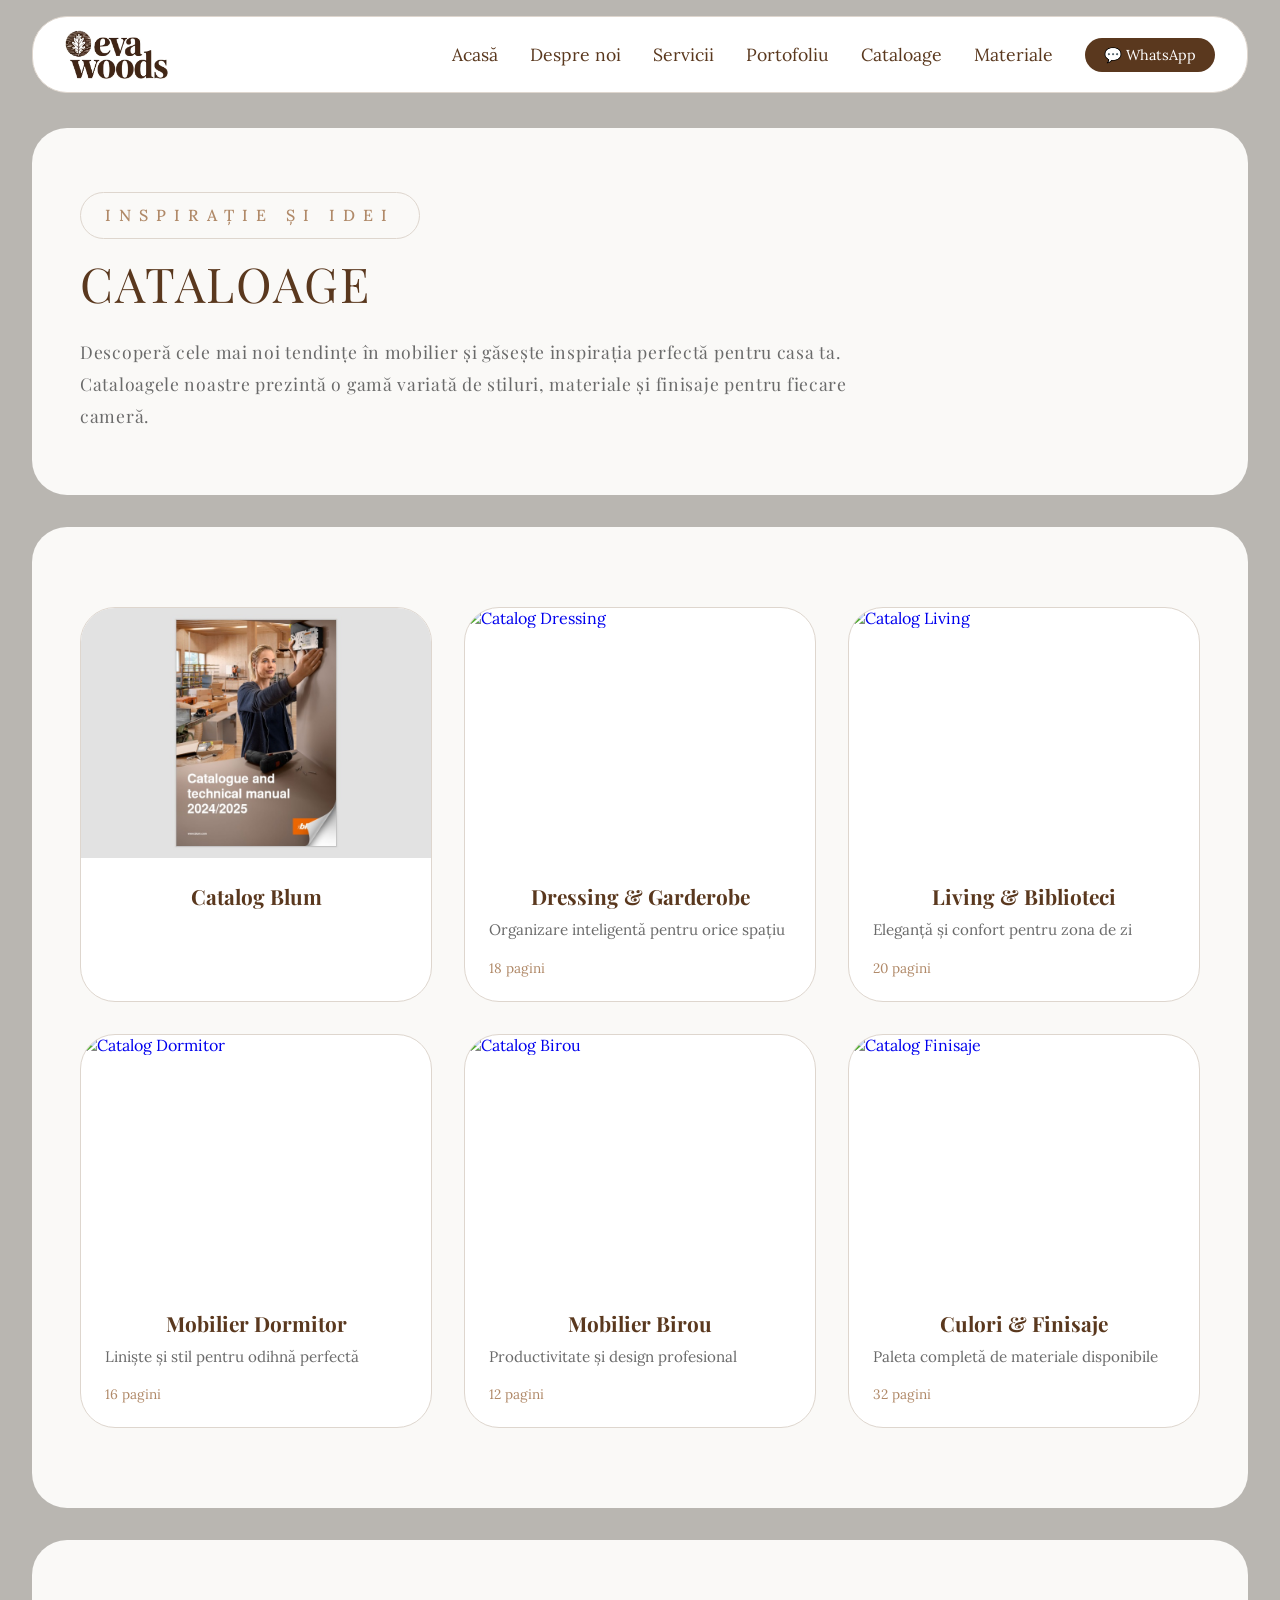
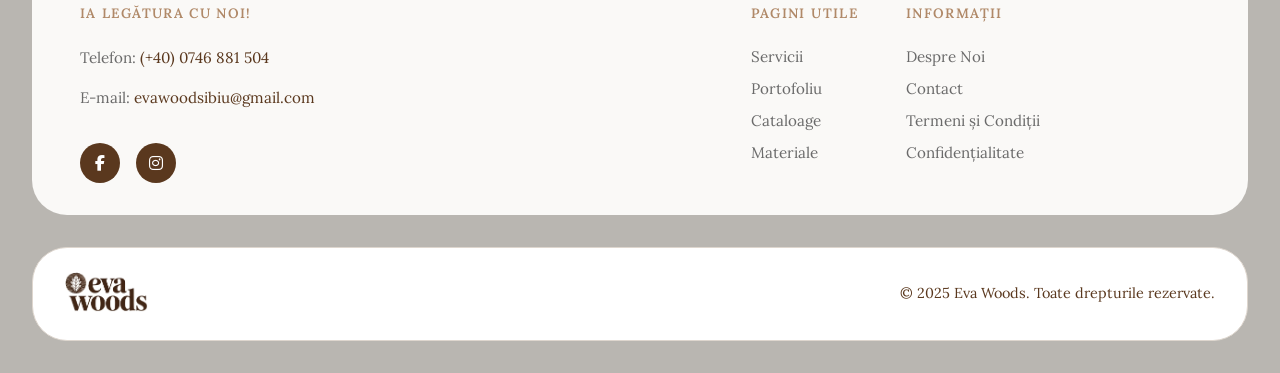
==== commit aded6e4b: "Name change Change name into Eva Woods Change logo" ====
--- a/cataloage.html
+++ b/cataloage.html
@@ -5,24 +5,24 @@
   <meta name="viewport" content="width=device-width, initial-scale=1.0" />
   
   <!-- SEO Basic -->
-  <title>Cataloage Mobilă - Eva Wood's | Descarcă PDF Gratuit</title>
-  <meta name="description" content="Descarcă gratuit cataloagele Eva Wood's cu modele de bucătării, dressing-uri, mobilier living și birou. Inspirație pentru mobilă la comandă din PAL și MDF în Sibiu." />
-  <meta name="keywords" content="cataloage mobilă, modele bucătării, design mobilier, cataloage PDF, Eva Wood's Sibiu, inspirație mobilier" />
-  <meta name="author" content="Eva Wood's" />
+  <title>Cataloage Mobilă - Eva Woods | Descarcă PDF Gratuit</title>
+  <meta name="description" content="Descarcă gratuit cataloagele Eva Woods cu modele de bucătării, dressing-uri, mobilier living și birou. Inspirație pentru mobilă la comandă din PAL și MDF în Sibiu." />
+  <meta name="keywords" content="cataloage mobilă, modele bucătării, design mobilier, cataloage PDF, Eva Woods Sibiu, inspirație mobilier" />
+  <meta name="author" content="Eva Woods" />
   <meta name="robots" content="index, follow" />
   
   <!-- Open Graph -->
   <meta property="og:type" content="website" />
-  <meta property="og:title" content="Cataloage Mobilă - Eva Wood's" />
+  <meta property="og:title" content="Cataloage Mobilă - Eva Woods" />
   <meta property="og:description" content="Descarcă gratuit cataloagele cu modele de mobilier la comandă. Bucătării, dressing-uri, living și finisaje disponibile." />
   <meta property="og:image" content="https://evawoods.ro/assets/og-image.jpg" />
   <meta property="og:url" content="https://evawoods.ro/cataloage.html" />
-  <meta property="og:site_name" content="Eva Wood's" />
+  <meta property="og:site_name" content="Eva Woods" />
   <meta property="og:locale" content="ro_RO" />
   
   <!-- Twitter Card -->
   <meta name="twitter:card" content="summary_large_image" />
-  <meta name="twitter:title" content="Cataloage Mobilă - Eva Wood's" />
+  <meta name="twitter:title" content="Cataloage Mobilă - Eva Woods" />
   <meta name="twitter:description" content="Descarcă gratuit cataloagele cu modele de mobilier la comandă." />
   <meta name="twitter:image" content="https://evawoods.ro/assets/og-image.jpg" />
   
@@ -51,7 +51,7 @@
     "url": "https://evawoods.ro/cataloage.html",
     "publisher": {
       "@type": "LocalBusiness",
-      "name": "Eva Wood's",
+      "name": "Eva Woods",
       "telephone": "+40746881504",
       "address": {
         "@type": "PostalAddress",
@@ -68,7 +68,7 @@
   <header class="header">
     <div class="header-container">
       <a href="index.html" class="logo">
-        <img src="assets/logo.png" alt="Eva Wood's" class="logo-img" />
+        <img src="assets/logo.png" alt="Eva Woods" class="logo-img" />
       </a>
 
       <nav class="nav" id="nav">
@@ -261,9 +261,9 @@
     <footer class="footer-bottom-bar">
     <div class="footer-bottom-container">
         <a href="index.html" class="footer-logo">
-        <img src="assets/logo.png" alt="Eva Wood's" />
+        <img src="assets/logo.png" alt="Eva Woods" />
         </a>
-        <p class="footer-copyright">&copy; 2025 Eva Wood's. Toate drepturile rezervate.</p>
+        <p class="footer-copyright">&copy; 2025 Eva Woods. Toate drepturile rezervate.</p>
     </div>
     </footer>
 
